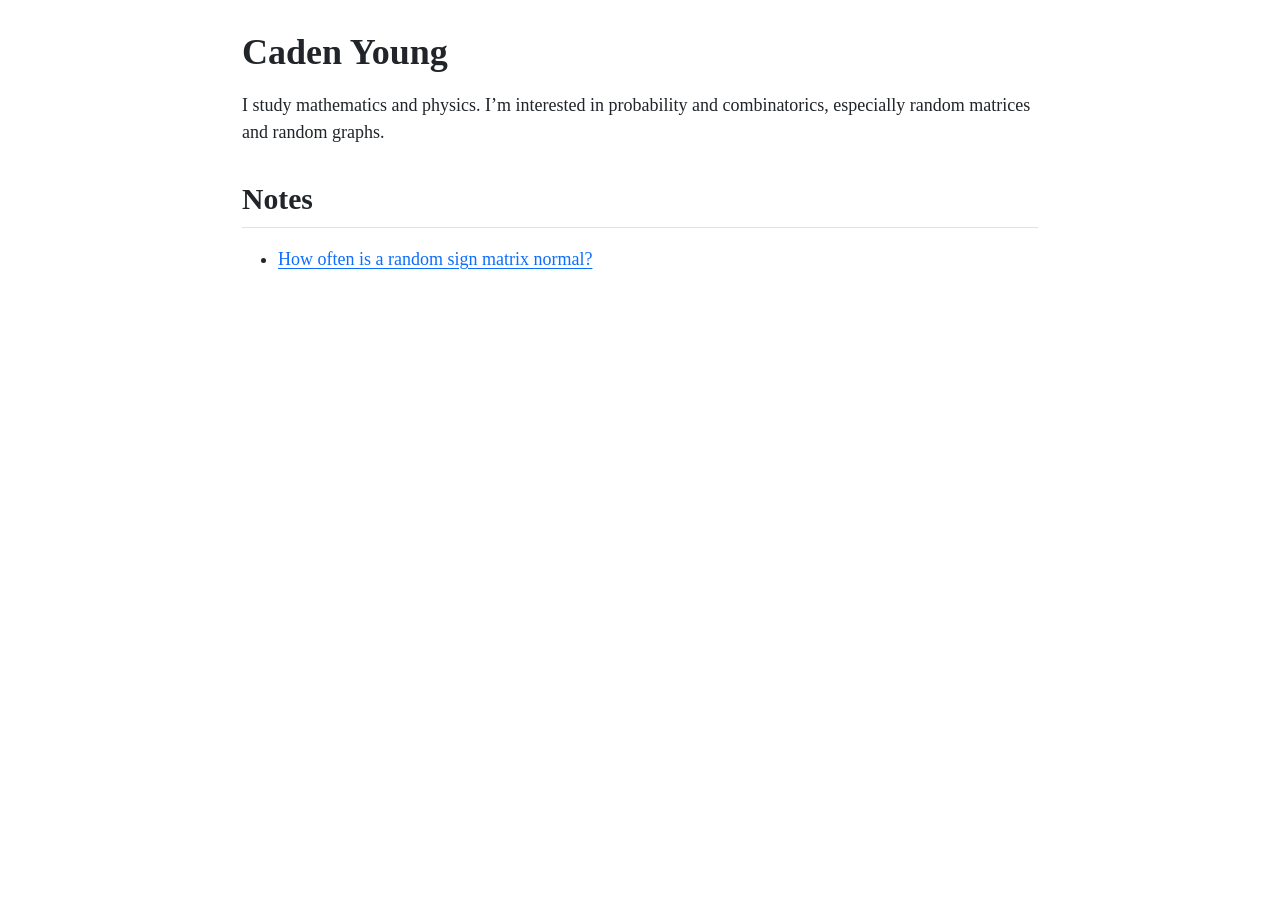
==== docs/index.html @ bbbea6a0 "Publish normal sign matrices post" ====
<!DOCTYPE html>
<html xmlns="http://www.w3.org/1999/xhtml" lang="en" xml:lang="en"><head>

<meta charset="utf-8">
<meta name="generator" content="quarto-1.11.9">

<meta name="viewport" content="width=device-width, initial-scale=1.0, user-scalable=yes">


<title>Caden Young</title>
<style>
/* Default styles provided by pandoc.
** See https://pandoc.org/MANUAL.html#variables-for-html for config info.
*/
span.smallcaps{font-variant: small-caps;}
div.columns{display: flex; gap: 1.5em;}
div.column{flex: auto;}
@media screen {
div.columns{gap: min(4vw, 1.5em);}
div.column{overflow-x: auto;}
}
div.hanging-indent{margin-left: 1.5em; text-indent: -1.5em;}
ul.task-list{list-style: none;}
ul.task-list li input[type="checkbox"] {
  width: 0.8em;
  margin: 0 0.8em 0.2em -1em; /* quarto-specific, see https://github.com/quarto-dev/quarto-cli/issues/4556 */ 
  vertical-align: middle;
}
</style>


<script src="site_libs/quarto-nav/quarto-nav.js"></script>
<script src="site_libs/clipboard/clipboard.min.js"></script>
<script src="site_libs/quarto-search/autocomplete.umd.js"></script>
<script src="site_libs/quarto-search/fuse.min.js"></script>
<script src="site_libs/quarto-search/quarto-search.js"></script>
<meta name="quarto:offset" content="./">
<script src="site_libs/quarto-html/quarto.js" type="module"></script>
<script src="site_libs/quarto-html/tabsets/tabsets.js" type="module"></script>
<script src="site_libs/quarto-html/scrollable-regions/scrollable-regions.js" type="module"></script>
<script src="site_libs/quarto-html/popper.min.js"></script>
<script src="site_libs/quarto-html/tippy.umd.min.js"></script>
<script src="site_libs/quarto-html/anchor.min.js"></script>
<link href="site_libs/quarto-html/tippy.css" rel="stylesheet">
<link href="site_libs/quarto-html/quarto-syntax-highlighting-63b5708e65d6cd79cd7618c58d0c21e7.css" rel="stylesheet" id="quarto-text-highlighting-styles">
<script src="site_libs/bootstrap/bootstrap.min.js"></script>
<link href="site_libs/bootstrap/bootstrap-icons.css" rel="stylesheet">
<link href="site_libs/bootstrap/bootstrap-cfe29ab9e16109dc402791a361604d6c.min.css" rel="stylesheet" append-hash="true" id="quarto-bootstrap" data-mode="light">
<script id="quarto-search-options" type="application/json">{
  "location": "sidebar",
  "copy-button": false,
  "collapse-after": 3,
  "panel-placement": "start",
  "type": "textbox",
  "limit": 50,
  "keyboard-shortcut": [
    "f",
    "/",
    "s"
  ],
  "show-item-context": false,
  "language": {
    "search-no-results-text": "No results",
    "search-matching-documents-text": "matching documents",
    "search-copy-link-title": "Copy link to search",
    "search-hide-matches-text": "Hide additional matches",
    "search-more-match-text": "more match in this document",
    "search-more-matches-text": "more matches in this document",
    "search-clear-button-title": "Clear",
    "search-text-placeholder": "",
    "search-detached-cancel-button-title": "Cancel",
    "search-submit-button-title": "Submit",
    "search-label": "Search"
  }
}</script>


</head>

<body class="fullcontent quarto-light"><a id="quarto-skip-link" class="visually-hidden-focusable" href="#quarto-document-content">Skip to main content</a>

<div id="quarto-search-results"></div>
<!-- content -->
<div id="quarto-content" class="quarto-container page-columns page-rows-contents page-layout-article">
<!-- sidebar -->
<!-- margin-sidebar -->
    
<!-- main -->
<main class="content" id="quarto-document-content" tabindex="-1">

<header id="title-block-header" class="quarto-title-block default">
<div class="quarto-title">
<h1 class="title">Caden Young</h1>
</div>



<div class="quarto-title-meta">

    
  
    
  </div>
  


</header>


<p>I study mathematics and physics. I’m interested in probability and combinatorics, especially random matrices and random graphs.</p>
<section id="notes" class="level2">
<h2 class="anchored" data-anchor-id="notes">Notes</h2>
<ul>
<li><a href="notes/normality.html">How often is a random sign matrix normal?</a></li>
</ul>


</section>

</main> <!-- /main -->
<script id="quarto-html-after-body" type="application/javascript">
  window.document.addEventListener("DOMContentLoaded", function (event) {
    const icon = "";
    const anchorJS = new window.AnchorJS();
    anchorJS.options = {
      placement: 'right',
      icon: icon
    };
    anchorJS.add('.anchored');
    const isCodeAnnotation = (el) => {
      for (const clz of el.classList) {
        if (clz.startsWith('code-annotation-')) {                     
          return true;
        }
      }
      return false;
    }
    const onCopySuccess = function(e) {
      // button target
      const button = e.trigger;
      // don't keep focus
      button.blur();
      // flash "checked"
      button.classList.add('code-copy-button-checked');
      var currentTitle = button.getAttribute("title");
      button.setAttribute("title", "Copied!");
      let tooltip;
      if (window.bootstrap) {
        button.setAttribute("data-bs-toggle", "tooltip");
        button.setAttribute("data-bs-placement", "left");
        button.setAttribute("data-bs-title", "Copied!");
        tooltip = new bootstrap.Tooltip(button, 
          { trigger: "manual", 
            customClass: "code-copy-button-tooltip",
            offset: [0, -8]});
        tooltip.show();    
      }
      setTimeout(function() {
        if (tooltip) {
          tooltip.hide();
          button.removeAttribute("data-bs-title");
          button.removeAttribute("data-bs-toggle");
          button.removeAttribute("data-bs-placement");
        }
        button.setAttribute("title", currentTitle);
        button.classList.remove('code-copy-button-checked');
      }, 1000);
      // clear code selection
      e.clearSelection();
    }
    const getTextToCopy = function(trigger) {
      const outerScaffold = trigger.parentElement.cloneNode(true);
      const codeEl = outerScaffold.querySelector('code');
      for (const childEl of codeEl.children) {
        if (isCodeAnnotation(childEl)) {
          childEl.remove();
        }
      }
      return codeEl.innerText;
    }
    const clipboard = new window.ClipboardJS('.code-copy-button:not([data-in-quarto-modal])', {
      text: getTextToCopy
    });
    clipboard.on('success', onCopySuccess);
    if (window.document.getElementById('quarto-embedded-source-code-modal')) {
      const clipboardModal = new window.ClipboardJS('.code-copy-button[data-in-quarto-modal]', {
        text: getTextToCopy,
        container: window.document.getElementById('quarto-embedded-source-code-modal')
      });
      clipboardModal.on('success', onCopySuccess);
    }
      var localhostRegex = new RegExp(/^(?:http|https):\/\/localhost\:?[0-9]*\//);
      var mailtoRegex = new RegExp(/^mailto:/);
        var filterRegex = new RegExp('/' + window.location.host + '/');
      var isInternal = (href) => {
          return filterRegex.test(href) || localhostRegex.test(href) || mailtoRegex.test(href);
      }
      // Inspect non-navigation links and adorn them if external
      window.quartoDecorateExternalLinks = function (root) {
     var links = (root || window.document).querySelectorAll('a[href]:not(.nav-link):not(.navbar-brand):not(.toc-action):not(.sidebar-link):not(.sidebar-item-toggle):not(.pagination-link):not(.no-external):not([aria-hidden]):not(.dropdown-item):not(.quarto-navigation-tool):not(.about-link)');
      for (var i=0; i<links.length; i++) {
        const link = links[i];
        if (!isInternal(link.href)) {
          // undo the damage that might have been done by quarto-nav.js in the case of
          // links that we want to consider external
          if (link.dataset.originalHref !== undefined) {
            link.href = link.dataset.originalHref;
          }
          if (!link.classList.contains('no-external-icon')) {
          }
        }
      }
      };
      window.quartoDecorateExternalLinks(window.document);
    // Esc closes the popup (WCAG 1.4.13) and focus leaving both trigger and
    // popup closes it (WCAG 2.4.11); tippy handles neither for interactive popups.
    const hideOnEscAndFocusOut = {
      name: 'hideOnEscAndFocusOut',
      defaultValue: true,
      fn(instance) {
        const dismiss = () => {
          // A show scheduled by the trigger delay would otherwise reopen it
          instance.clearDelayTimeouts();
          instance.hide();
        };
        const onKeyDown = (event) => {
          if (event.key !== 'Escape') {
            return;
          }
          // Keep Esc from also reaching page handlers (e.g. reveal.js overview),
          // except an open reveal.js slide menu, which Esc should close too.
          // The menu handles keys only when its keyboard option is on.
          const menuHandlesEsc = window.Reveal?.getPlugin?.('menu')?.isOpen() &&
            window.Reveal.getConfig().menu?.keyboard !== false;
          if (!menuHandlesEsc) {
            event.stopPropagation();
          }
          if (instance.popper.contains(window.document.activeElement)) {
            // Disabled while refocusing so the focus trigger does not reopen it
            instance.disable();
            instance.reference.focus();
            instance.enable();
          }
          dismiss();
        };
        const onFocusOut = (event) => {
          const target = event.relatedTarget;
          if (target && !instance.reference.contains(target) &&
              !instance.popper.contains(target)) {
            dismiss();
          }
        };
        // On the trigger too: a click trigger (code-annotations: select) has no
        // blur handling. Attached for the instance's lifetime so leaving the
        // trigger also cancels a show still pending on the trigger delay.
        instance.reference.addEventListener('focusout', onFocusOut);
        return {
          onShow() {
            window.document.addEventListener('keydown', onKeyDown, true);
            instance.popper.addEventListener('focusout', onFocusOut);
          },
          onHide() {
            window.document.removeEventListener('keydown', onKeyDown, true);
            instance.popper.removeEventListener('focusout', onFocusOut);
          },
          onDestroy() {
            instance.reference.removeEventListener('focusout', onFocusOut);
          },
        };
      },
    };
    function tippyHover(el, contentFn, onTriggerFn, onUntriggerFn) {
      const config = {
        allowHTML: true,
        maxWidth: 500,
        delay: 100,
        arrow: false,
        appendTo: function(el) {
            return el.parentElement;
        },
        interactive: true,
        interactiveBorder: 10,
        theme: 'quarto',
        placement: 'bottom-start',
        plugins: [hideOnEscAndFocusOut],
      };
      if (contentFn) {
        config.content = contentFn;
      }
      if (onTriggerFn) {
        config.onTrigger = onTriggerFn;
      }
      if (onUntriggerFn) {
        config.onUntrigger = onUntriggerFn;
      }
      window.tippy(el, config); 
    }
    const noterefs = window.document.querySelectorAll('a[role="doc-noteref"]');
    for (var i=0; i<noterefs.length; i++) {
      const ref = noterefs[i];
      tippyHover(ref, function() {
        // use id or data attribute instead here
        let href = ref.getAttribute('data-footnote-href') || ref.getAttribute('href');
        try { href = new URL(href).hash; } catch {}
        const id = href.replace(/^#\/?/, "");
        const note = window.document.getElementById(id);
        if (note) {
          return note.innerHTML;
        } else {
          return "";
        }
      });
    }
    const xrefs = window.document.querySelectorAll('a.quarto-xref');
    const processXRef = (id, note) => {
      // Strip column container classes
      const stripColumnClz = (el) => {
        el.classList.remove("page-full", "page-columns");
        if (el.children) {
          for (const child of el.children) {
            stripColumnClz(child);
          }
        }
      }
      stripColumnClz(note)
      if (id === null || id.startsWith('sec-')) {
        // Special case sections, only their first couple elements
        const container = document.createElement("div");
        if (note.children && note.children.length > 2) {
          container.appendChild(note.children[0].cloneNode(true));
          for (let i = 1; i < note.children.length; i++) {
            const child = note.children[i];
            if (child.tagName === "P" && child.innerText === "") {
              continue;
            } else {
              container.appendChild(child.cloneNode(true));
              break;
            }
          }
          if (window.Quarto?.typesetMath) {
            window.Quarto.typesetMath(container);
          }
          return container.innerHTML
        } else {
          if (window.Quarto?.typesetMath) {
            window.Quarto.typesetMath(note);
          }
          return note.innerHTML;
        }
      } else {
        // Remove any anchor links if they are present
        const anchorLink = note.querySelector('a.anchorjs-link');
        if (anchorLink) {
          anchorLink.remove();
        }
        if (window.Quarto?.typesetMath) {
          window.Quarto.typesetMath(note);
        }
        if (note.classList.contains("callout")) {
          return note.outerHTML;
        } else {
          return note.innerHTML;
        }
      }
    }
    for (var i=0; i<xrefs.length; i++) {
      const xref = xrefs[i];
      tippyHover(xref, undefined, function(instance) {
        instance.disable();
        let url = xref.getAttribute('href');
        let hash = undefined; 
        if (url.startsWith('#')) {
          hash = url;
        } else {
          try { hash = new URL(url).hash; } catch {}
        }
        if (hash) {
          const id = hash.replace(/^#\/?/, "");
          const note = window.document.getElementById(id);
          if (note !== null) {
            try {
              const html = processXRef(id, note.cloneNode(true));
              instance.setContent(html);
            } finally {
              instance.enable();
              instance.show();
            }
          } else {
            // See if we can fetch this
            fetch(url.split('#')[0])
            .then(res => res.text())
            .then(html => {
              const parser = new DOMParser();
              const htmlDoc = parser.parseFromString(html, "text/html");
              const note = htmlDoc.getElementById(id);
              if (note !== null) {
                const html = processXRef(id, note);
                instance.setContent(html);
              } 
            }).finally(() => {
              instance.enable();
              instance.show();
            });
          }
        } else {
          // See if we can fetch a full url (with no hash to target)
          // This is a special case and we should probably do some content thinning / targeting
          fetch(url)
          .then(res => res.text())
          .then(html => {
            const parser = new DOMParser();
            const htmlDoc = parser.parseFromString(html, "text/html");
            const note = htmlDoc.querySelector('main.content');
            if (note !== null) {
              // This should only happen for chapter cross references
              // (since there is no id in the URL)
              // remove the first header
              if (note.children.length > 0 && note.children[0].tagName === "HEADER") {
                note.children[0].remove();
              }
              const html = processXRef(null, note);
              instance.setContent(html);
            } 
          }).finally(() => {
            instance.enable();
            instance.show();
          });
        }
      }, function(instance) {
      });
    }
        let selectedAnnoteEl;
        const selectorForAnnotation = ( cell, annotation) => {
          let cellAttr = 'data-code-cell="' + cell + '"';
          let lineAttr = 'data-code-annotation="' +  annotation + '"';
          const selector = 'span[' + cellAttr + '][' + lineAttr + ']';
          return selector;
        }
        const selectCodeLines = (annoteEl) => {
          const doc = window.document;
          const targetCell = annoteEl.getAttribute("data-target-cell");
          const targetAnnotation = annoteEl.getAttribute("data-target-annotation");
          const annoteSpan = window.document.querySelector(selectorForAnnotation(targetCell, targetAnnotation));
          const lines = annoteSpan.getAttribute("data-code-lines").split(",");
          const lineIds = lines.map((line) => {
            return targetCell + "-" + line;
          })
          // Each band is positioned against its own containing block, which is
          // not the offsetParent of the lines, so place it from client rects.
          const placeBand = (band, firstEl, lastEl, codeBlock) => {
            const container = band.offsetParent;
            if (container === null) {
              return;
            }
            const containerRect = container.getBoundingClientRect();
            // Reveal.js scales slides with a transform, so convert client
            // pixels back to the CSS pixels of the container.
            const scale = containerRect.height / container.offsetHeight || 1;
            const firstRect = firstEl.getBoundingClientRect();
            const lastRect = lastEl.getBoundingClientRect();
            const top = (firstRect.top - containerRect.top) / scale - container.clientTop + container.scrollTop;
            const height = (lastRect.bottom - firstRect.top) / scale;
            band.style.top = top - 2 + "px";
            band.style.height = height + 4 + "px";
            if (codeBlock) {
              // Without the copy button wrapper, the containing block is wider
              // than the code block, so span the code block explicitly.
              const blockRect = codeBlock.getBoundingClientRect();
              band.style.left = (blockRect.left - containerRect.left) / scale - container.clientLeft + container.scrollLeft + "px";
              band.style.width = blockRect.width / scale + "px";
            }
          };
          if (lineIds.length > 0) {
            const el = window.document.getElementById(lineIds[0]);
            const lastEl = window.document.getElementById(lineIds[lineIds.length - 1]);
            const parent = el.parentElement.parentElement;
            // cook up a div (if necessary) and position it
            let div = window.document.getElementById("code-annotation-line-highlight");
            if (div === null) {
              div = window.document.createElement("div");
              div.setAttribute("id", "code-annotation-line-highlight");
              div.style.position = 'absolute';
              parent.appendChild(div);
            }
            placeBand(div, el, lastEl, parent.closest("div.sourceCode") || parent);
            let gutterDiv = window.document.getElementById("code-annotation-line-highlight-gutter");
            if (gutterDiv === null) {
              gutterDiv = window.document.createElement("div");
              gutterDiv.setAttribute("id", "code-annotation-line-highlight-gutter");
              gutterDiv.style.position = 'absolute';
              const codeCell = window.document.getElementById(targetCell);
              const gutter = codeCell.querySelector('.code-annotation-gutter');
              gutter.appendChild(gutterDiv);
            }
            placeBand(gutterDiv, el, lastEl);
            selectedAnnoteEl = annoteEl;
          }
        };
        const unselectCodeLines = () => {
          const elementsIds = ["code-annotation-line-highlight", "code-annotation-line-highlight-gutter"];
          elementsIds.forEach((elId) => {
            const div = window.document.getElementById(elId);
            if (div) {
              div.remove();
            }
          });
          selectedAnnoteEl = undefined;
        };
          // Handle positioning of the toggle
      window.addEventListener(
        "resize",
        throttle(() => {
          elRect = undefined;
          if (selectedAnnoteEl) {
            selectCodeLines(selectedAnnoteEl);
          }
        }, 10)
      );
      function throttle(fn, ms) {
      let throttle = false;
      let timer;
        return (...args) => {
          if(!throttle) { // first call gets through
              fn.apply(this, args);
              throttle = true;
          } else { // all the others get throttled
              if(timer) clearTimeout(timer); // cancel #2
              timer = setTimeout(() => {
                fn.apply(this, args);
                timer = throttle = false;
              }, ms);
          }
        };
      }
        // Attach click handler to the DT
        const annoteDls = window.document.querySelectorAll('dt[data-target-cell]');
        for (const annoteDlNode of annoteDls) {
          annoteDlNode.addEventListener('click', (event) => {
            const clickedEl = event.target;
            if (clickedEl !== selectedAnnoteEl) {
              unselectCodeLines();
              const activeEl = window.document.querySelector('dt[data-target-cell].code-annotation-active');
              if (activeEl) {
                activeEl.classList.remove('code-annotation-active');
              }
              selectCodeLines(clickedEl);
              clickedEl.classList.add('code-annotation-active');
            } else {
              // Unselect the line
              unselectCodeLines();
              clickedEl.classList.remove('code-annotation-active');
            }
          });
        }
    const findCites = (el) => {
      const parentEl = el.parentElement;
      if (parentEl) {
        const cites = parentEl.dataset.cites;
        if (cites) {
          return {
            el,
            cites: cites.split(' ')
          };
        } else {
          return findCites(el.parentElement)
        }
      } else {
        return undefined;
      }
    };
    var bibliorefs = window.document.querySelectorAll('a[role="doc-biblioref"]');
    for (var i=0; i<bibliorefs.length; i++) {
      const ref = bibliorefs[i];
      const citeInfo = findCites(ref);
      if (citeInfo) {
        tippyHover(citeInfo.el, function() {
          var popup = window.document.createElement('div');
          citeInfo.cites.forEach(function(cite) {
            var citeDiv = window.document.createElement('div');
            citeDiv.classList.add('hanging-indent');
            citeDiv.classList.add('csl-entry');
            var biblioDiv = window.document.getElementById('ref-' + cite);
            if (biblioDiv) {
              citeDiv.innerHTML = biblioDiv.innerHTML;
            }
            popup.appendChild(citeDiv);
          });
          return popup.innerHTML;
        });
      }
    }
  });
  </script>
  <script type="application/javascript">
  window.quartoScrollableRegionsLabels = {"code":"Scrollable code","output":"Scrollable output"};
  </script>
</div> <!-- /content -->




</body></html>
---- docs/site_libs/quarto-html/tippy.css ----
.tippy-box[data-animation=fade][data-state=hidden]{opacity:0}[data-tippy-root]{max-width:calc(100vw - 10px)}.tippy-box{position:relative;background-color:#333;color:#fff;border-radius:4px;font-size:14px;line-height:1.4;white-space:normal;outline:0;transition-property:transform,visibility,opacity}.tippy-box[data-placement^=top]>.tippy-arrow{bottom:0}.tippy-box[data-placement^=top]>.tippy-arrow:before{bottom:-7px;left:0;border-width:8px 8px 0;border-top-color:initial;transform-origin:center top}.tippy-box[data-placement^=bottom]>.tippy-arrow{top:0}.tippy-box[data-placement^=bottom]>.tippy-arrow:before{top:-7px;left:0;border-width:0 8px 8px;border-bottom-color:initial;transform-origin:center bottom}.tippy-box[data-placement^=left]>.tippy-arrow{right:0}.tippy-box[data-placement^=left]>.tippy-arrow:before{border-width:8px 0 8px 8px;border-left-color:initial;right:-7px;transform-origin:center left}.tippy-box[data-placement^=right]>.tippy-arrow{left:0}.tippy-box[data-placement^=right]>.tippy-arrow:before{left:-7px;border-width:8px 8px 8px 0;border-right-color:initial;transform-origin:center right}.tippy-box[data-inertia][data-state=visible]{transition-timing-function:cubic-bezier(.54,1.5,.38,1.11)}.tippy-arrow{width:16px;height:16px;color:#333}.tippy-arrow:before{content:"";position:absolute;border-color:transparent;border-style:solid}.tippy-content{position:relative;padding:5px 9px;z-index:1}
---- docs/site_libs/quarto-html/quarto-syntax-highlighting-63b5708e65d6cd79cd7618c58d0c21e7.css ----
/* quarto syntax highlight colors */
:root {
  --quarto-hl-ot-color: #003B4F;
  --quarto-hl-at-color: #657422;
  --quarto-hl-ss-color: #20794D;
  --quarto-hl-an-color: #5E5E5E;
  --quarto-hl-fu-color: #4758AB;
  --quarto-hl-st-color: #20794D;
  --quarto-hl-cf-color: #003B4F;
  --quarto-hl-op-color: #5E5E5E;
  --quarto-hl-er-color: #AD0000;
  --quarto-hl-bn-color: #AD0000;
  --quarto-hl-al-color: #AD0000;
  --quarto-hl-va-color: #111111;
  --quarto-hl-bu-color: inherit;
  --quarto-hl-ex-color: inherit;
  --quarto-hl-pp-color: #AD0000;
  --quarto-hl-in-color: #5E5E5E;
  --quarto-hl-vs-color: #20794D;
  --quarto-hl-wa-color: #5E5E5E;
  --quarto-hl-do-color: #5E5E5E;
  --quarto-hl-im-color: #00769E;
  --quarto-hl-ch-color: #20794D;
  --quarto-hl-dt-color: #AD0000;
  --quarto-hl-fl-color: #AD0000;
  --quarto-hl-co-color: #5E5E5E;
  --quarto-hl-cv-color: #5E5E5E;
  --quarto-hl-cn-color: #8f5902;
  --quarto-hl-sc-color: #5E5E5E;
  --quarto-hl-dv-color: #AD0000;
  --quarto-hl-kw-color: #003B4F;
}

/* other quarto variables */
:root {
  --quarto-font-monospace: SFMono-Regular, Menlo, Monaco, Consolas, "Liberation Mono", "Courier New", monospace;
}

/* syntax highlight based on Pandoc's rules */
pre > code.sourceCode > span {
  color: #003B4F;
}

code.sourceCode > span {
  color: #003B4F;
}

div.sourceCode,
div.sourceCode pre.sourceCode {
  color: #003B4F;
}

/* Normal */
code span {
  color: #003B4F;
}

/* Alert */
code span.al {
  color: #AD0000;
  font-style: inherit;
}

/* Annotation */
code span.an {
  color: #5E5E5E;
  font-style: inherit;
}

/* Attribute */
code span.at {
  color: #657422;
  font-style: inherit;
}

/* BaseN */
code span.bn {
  color: #AD0000;
  font-style: inherit;
}

/* BuiltIn */
code span.bu {
  font-style: inherit;
}

/* ControlFlow */
code span.cf {
  color: #003B4F;
  font-weight: bold;
  font-style: inherit;
}

/* Char */
code span.ch {
  color: #20794D;
  font-style: inherit;
}

/* Constant */
code span.cn {
  color: #8f5902;
  font-style: inherit;
}

/* Comment */
code span.co {
  color: #5E5E5E;
  font-style: inherit;
}

/* CommentVar */
code span.cv {
  color: #5E5E5E;
  font-style: italic;
}

/* Documentation */
code span.do {
  color: #5E5E5E;
  font-style: italic;
}

/* DataType */
code span.dt {
  color: #AD0000;
  font-style: inherit;
}

/* DecVal */
code span.dv {
  color: #AD0000;
  font-style: inherit;
}

/* Error */
code span.er {
  color: #AD0000;
  font-style: inherit;
}

/* Extension */
code span.ex {
  font-style: inherit;
}

/* Float */
code span.fl {
  color: #AD0000;
  font-style: inherit;
}

/* Function */
code span.fu {
  color: #4758AB;
  font-style: inherit;
}

/* Import */
code span.im {
  color: #00769E;
  font-style: inherit;
}

/* Information */
code span.in {
  color: #5E5E5E;
  font-style: inherit;
}

/* Keyword */
code span.kw {
  color: #003B4F;
  font-weight: bold;
  font-style: inherit;
}

/* Operator */
code span.op {
  color: #5E5E5E;
  font-style: inherit;
}

/* Other */
code span.ot {
  color: #003B4F;
  font-style: inherit;
}

/* Preprocessor */
code span.pp {
  color: #AD0000;
  font-style: inherit;
}

/* SpecialChar */
code span.sc {
  color: #5E5E5E;
  font-style: inherit;
}

/* SpecialString */
code span.ss {
  color: #20794D;
  font-style: inherit;
}

/* String */
code span.st {
  color: #20794D;
  font-style: inherit;
}

/* Variable */
code span.va {
  color: #111111;
  font-style: inherit;
}

/* VerbatimString */
code span.vs {
  color: #20794D;
  font-style: inherit;
}

/* Warning */
code span.wa {
  color: #5E5E5E;
  font-style: italic;
}

.prevent-inlining {
  content: "</";
}

/*# sourceMappingURL=054cc16b9e9817627be6994582d2ffb5.css.map */
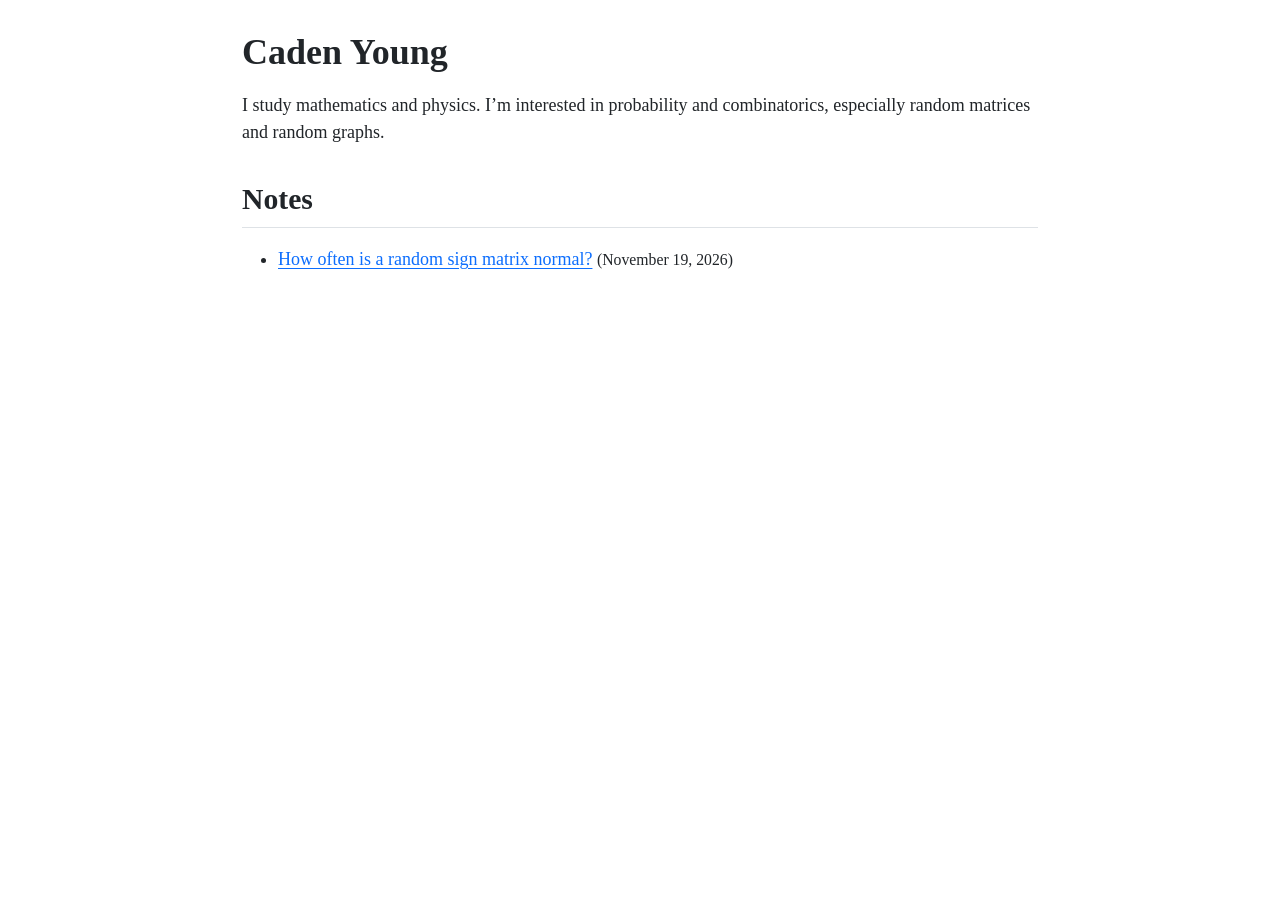
==== commit 7c120115: "Publish the dated note listing" ====
--- a/docs/index.html
+++ b/docs/index.html
@@ -111,7 +111,7 @@
 <section id="notes" class="level2">
 <h2 class="anchored" data-anchor-id="notes">Notes</h2>
 <ul>
-<li><a href="notes/normality.html">How often is a random sign matrix normal?</a></li>
+<li><a href="notes/normality.html">How often is a random sign matrix normal?</a> <small>(<time datetime="2026-11-19">November 19, 2026</time>)</small></li>
 </ul>
 
 
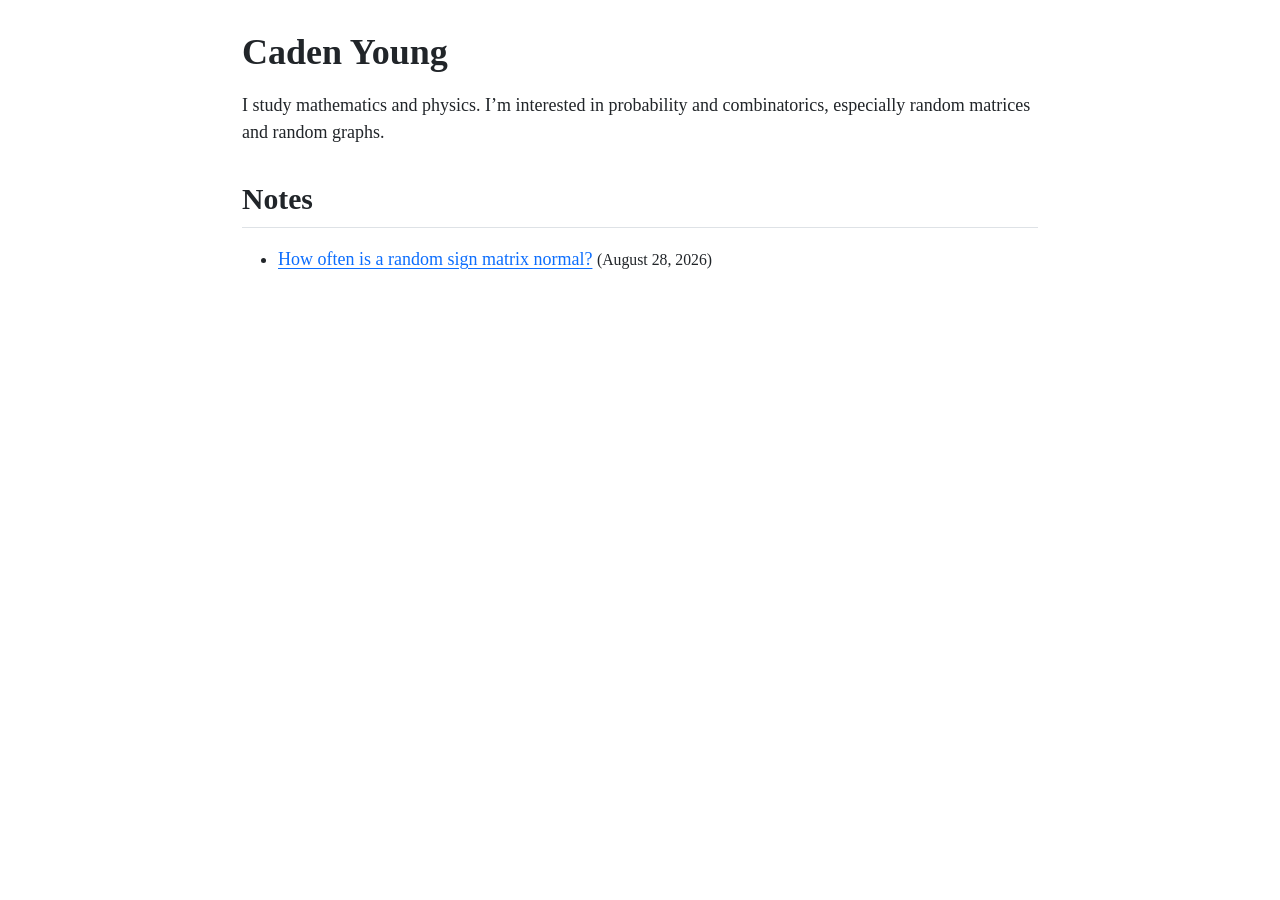
==== commit 494f7dd4: "Publish August 28 on the notes list" ====
--- a/docs/index.html
+++ b/docs/index.html
@@ -111,7 +111,7 @@
 <section id="notes" class="level2">
 <h2 class="anchored" data-anchor-id="notes">Notes</h2>
 <ul>
-<li><a href="notes/normality.html">How often is a random sign matrix normal?</a> <small>(<time datetime="2026-11-19">November 19, 2026</time>)</small></li>
+<li><a href="notes/normality.html">How often is a random sign matrix normal?</a> <small>(<time datetime="2026-08-28">August 28, 2026</time>)</small></li>
 </ul>
 
 
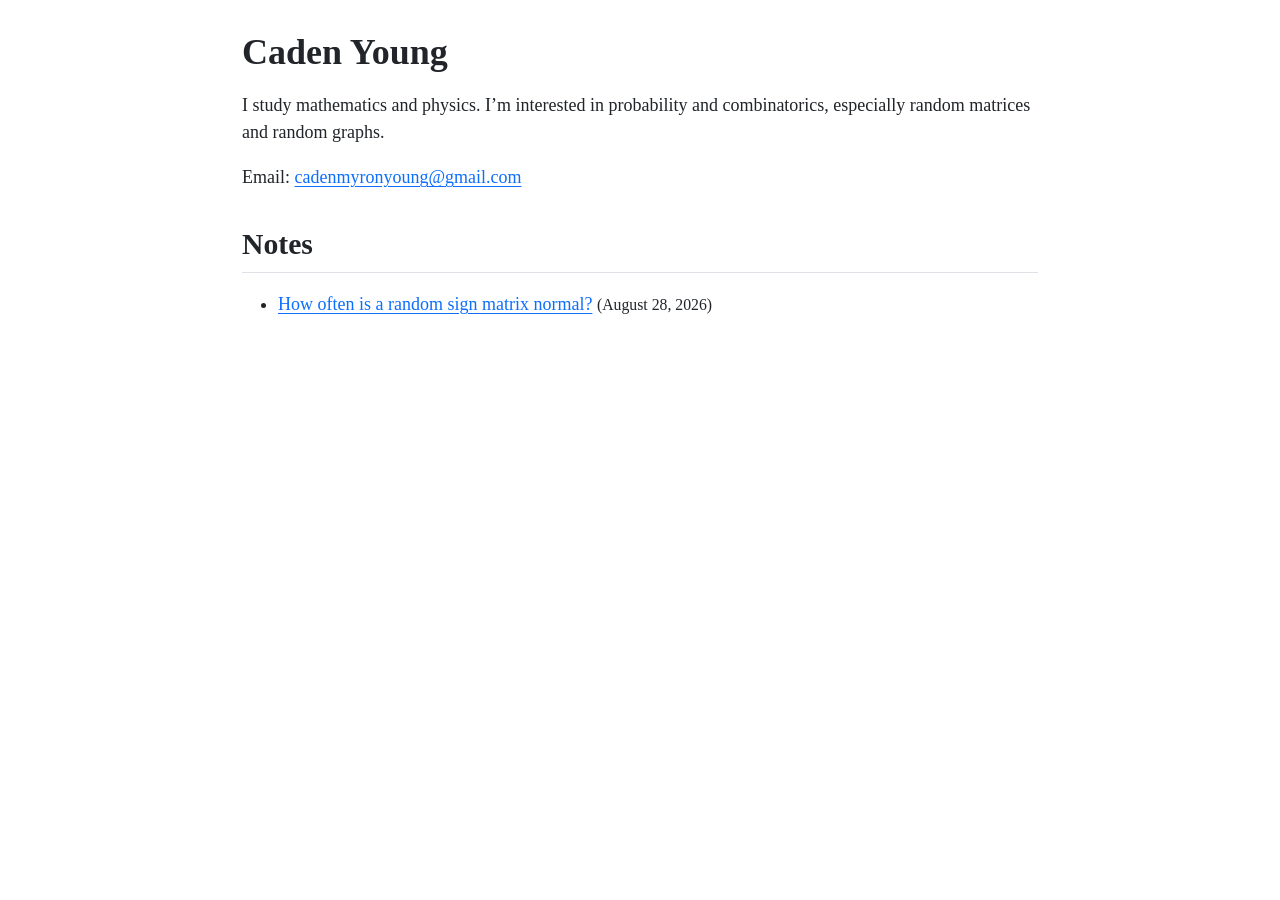
==== commit 6dbb167a: "Publish the homepage contact link" ====
--- a/docs/index.html
+++ b/docs/index.html
@@ -108,6 +108,7 @@
 
 
 <p>I study mathematics and physics. I’m interested in probability and combinatorics, especially random matrices and random graphs.</p>
+<p>Email: <a href="mailto:cadenmyronyoung@gmail.com">cadenmyronyoung@gmail.com</a></p>
 <section id="notes" class="level2">
 <h2 class="anchored" data-anchor-id="notes">Notes</h2>
 <ul>
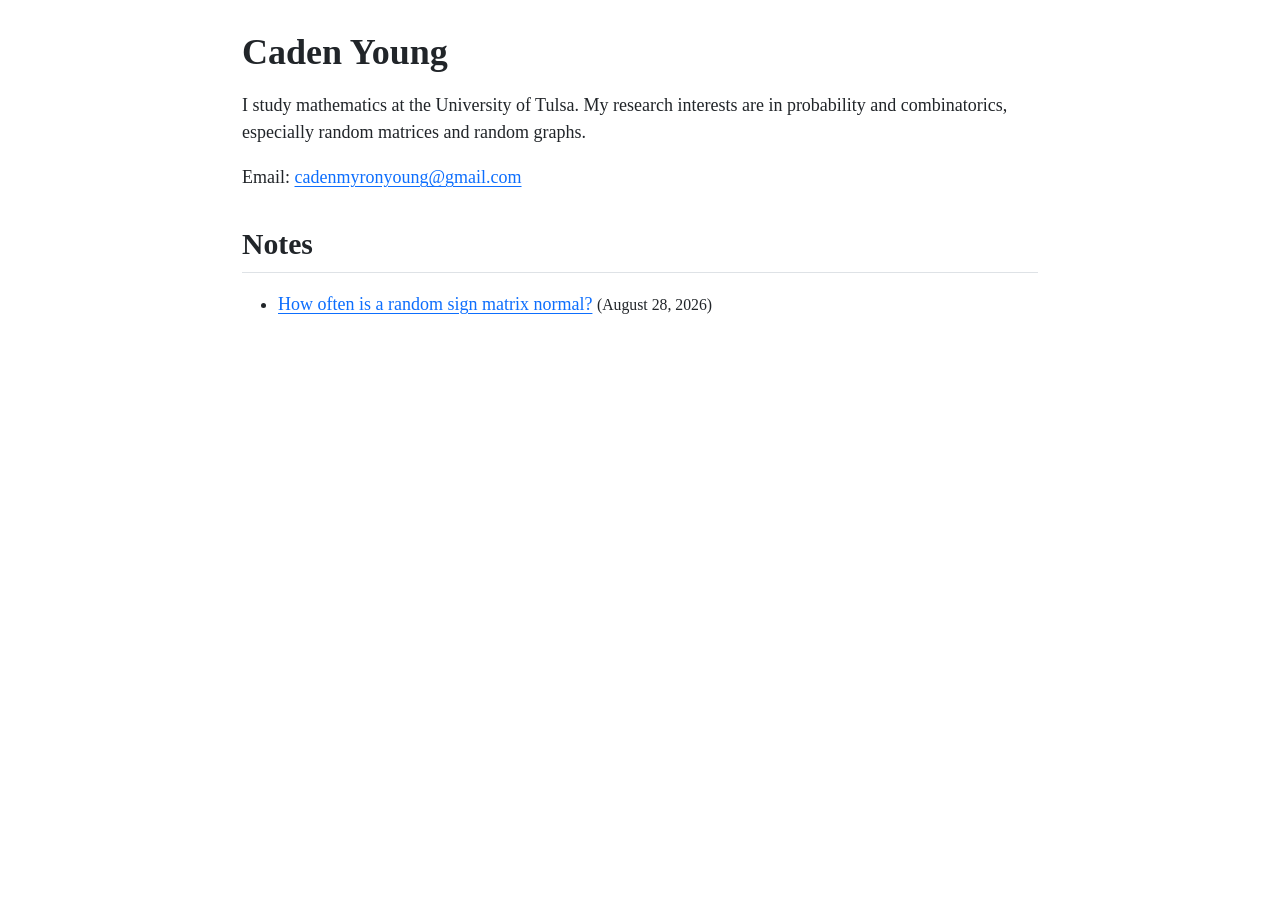
==== commit ab164b78: "Publish mathematics homepage title and bio" ====
--- a/docs/index.html
+++ b/docs/index.html
@@ -7,7 +7,7 @@
 <meta name="viewport" content="width=device-width, initial-scale=1.0, user-scalable=yes">
 
 
-<title>Caden Young</title>
+<title>Caden Young | Mathematics</title>
 <style>
 /* Default styles provided by pandoc.
 ** See https://pandoc.org/MANUAL.html#variables-for-html for config info.
@@ -107,7 +107,7 @@
 </header>
 
 
-<p>I study mathematics and physics. I’m interested in probability and combinatorics, especially random matrices and random graphs.</p>
+<p>I study mathematics at the University of Tulsa. My research interests are in probability and combinatorics, especially random matrices and random graphs.</p>
 <p>Email: <a href="mailto:cadenmyronyoung@gmail.com">cadenmyronyoung@gmail.com</a></p>
 <section id="notes" class="level2">
 <h2 class="anchored" data-anchor-id="notes">Notes</h2>
@@ -600,4 +600,4 @@
 
 
 
-</body></html>+</body></html>
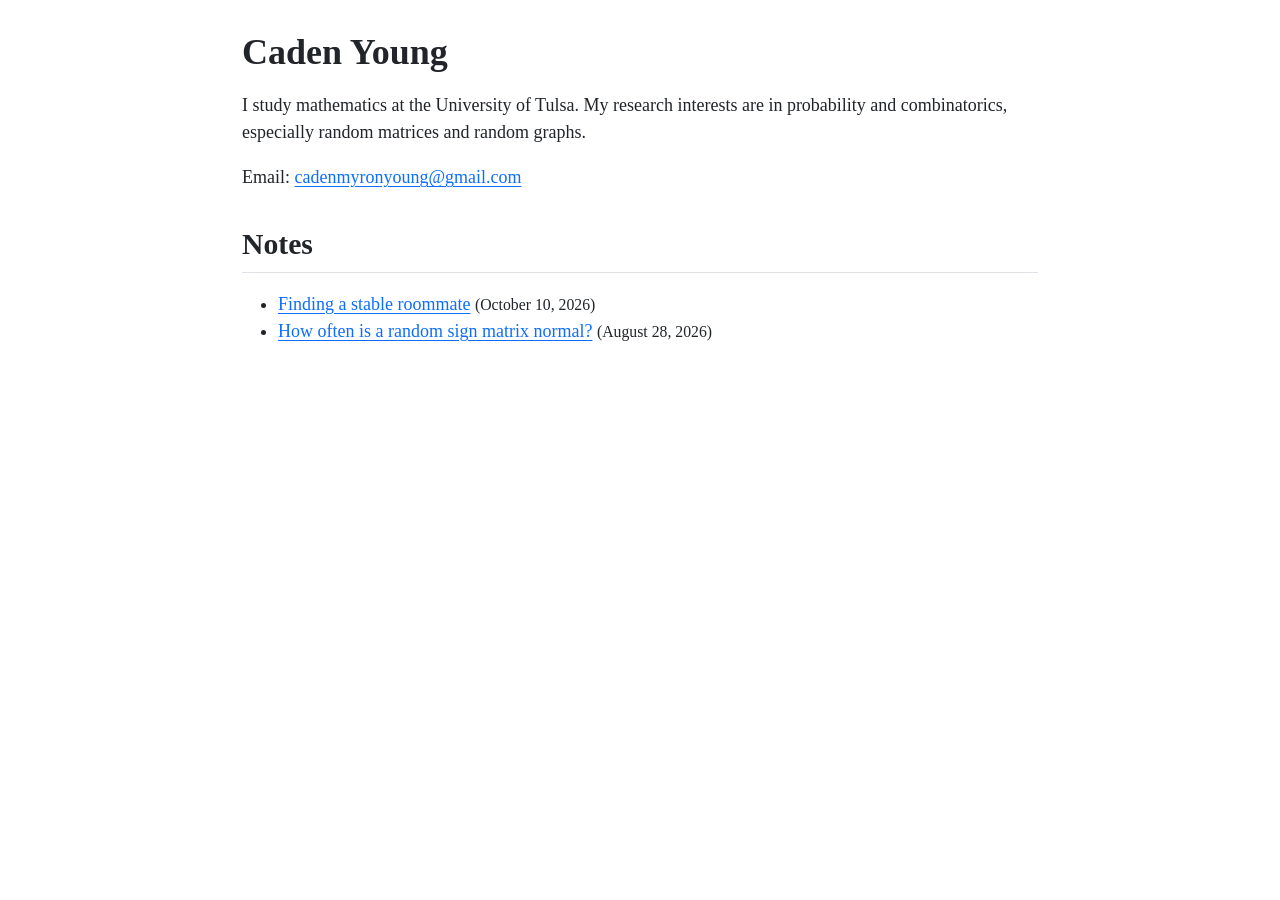
==== commit ddf6e05e: "Link the October 10 post from the homepage and site search" ====
--- a/docs/index.html
+++ b/docs/index.html
@@ -112,6 +112,7 @@
 <section id="notes" class="level2">
 <h2 class="anchored" data-anchor-id="notes">Notes</h2>
 <ul>
+<li><a href="notes/stable-roommates.html">Finding a stable roommate</a> <small>(<time datetime="2026-10-10">October 10, 2026</time>)</small></li>
 <li><a href="notes/normality.html">How often is a random sign matrix normal?</a> <small>(<time datetime="2026-08-28">August 28, 2026</time>)</small></li>
 </ul>
 
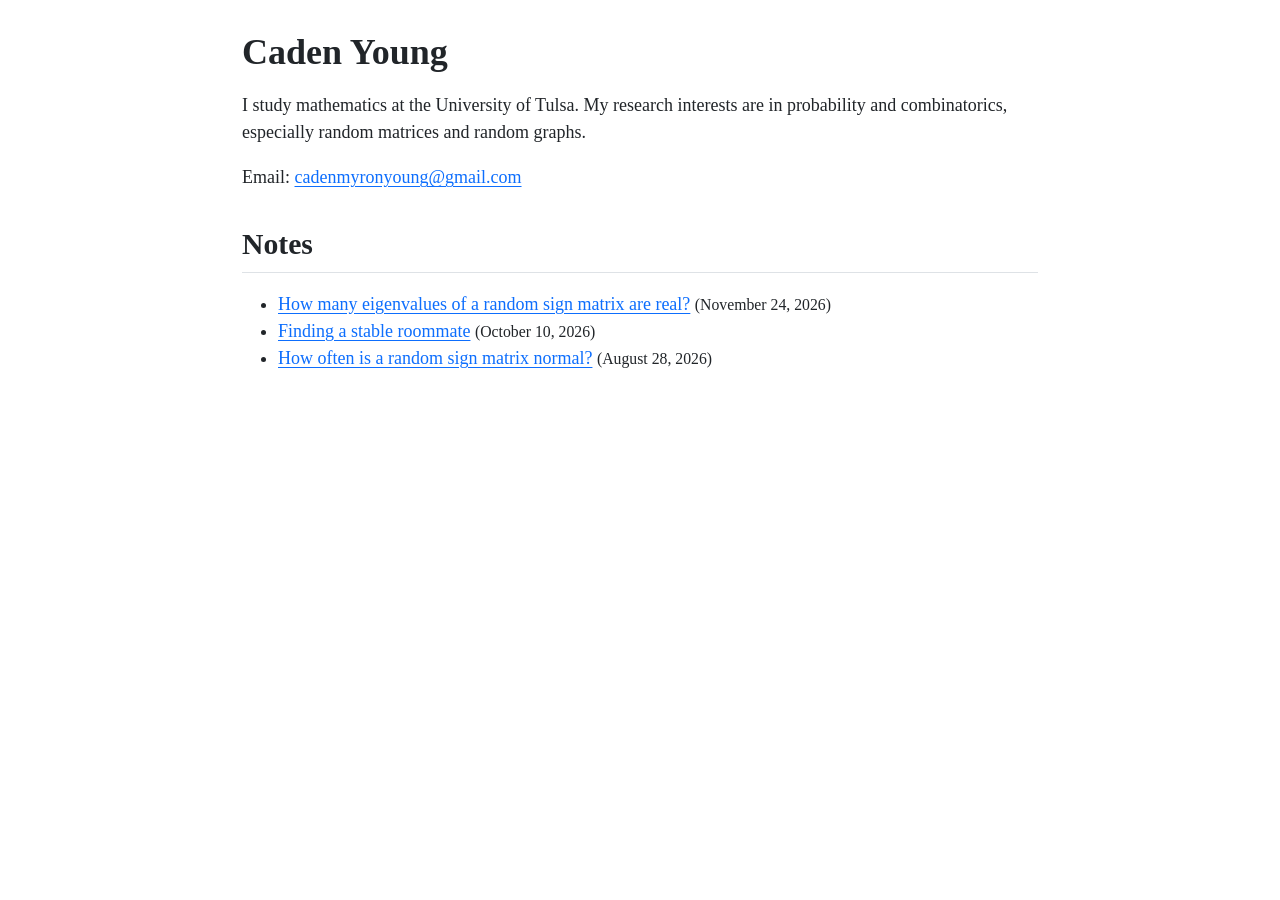
==== commit aa0e3347: "Add the announcement to the live homepage and site search" ====
--- a/docs/index.html
+++ b/docs/index.html
@@ -112,6 +112,7 @@
 <section id="notes" class="level2">
 <h2 class="anchored" data-anchor-id="notes">Notes</h2>
 <ul>
+<li><a href="notes/real-eigenvalues.html">How many eigenvalues of a random sign matrix are real?</a> <small>(<time datetime="2026-11-24">November 24, 2026</time>)</small></li>
 <li><a href="notes/stable-roommates.html">Finding a stable roommate</a> <small>(<time datetime="2026-10-10">October 10, 2026</time>)</small></li>
 <li><a href="notes/normality.html">How often is a random sign matrix normal?</a> <small>(<time datetime="2026-08-28">August 28, 2026</time>)</small></li>
 </ul>
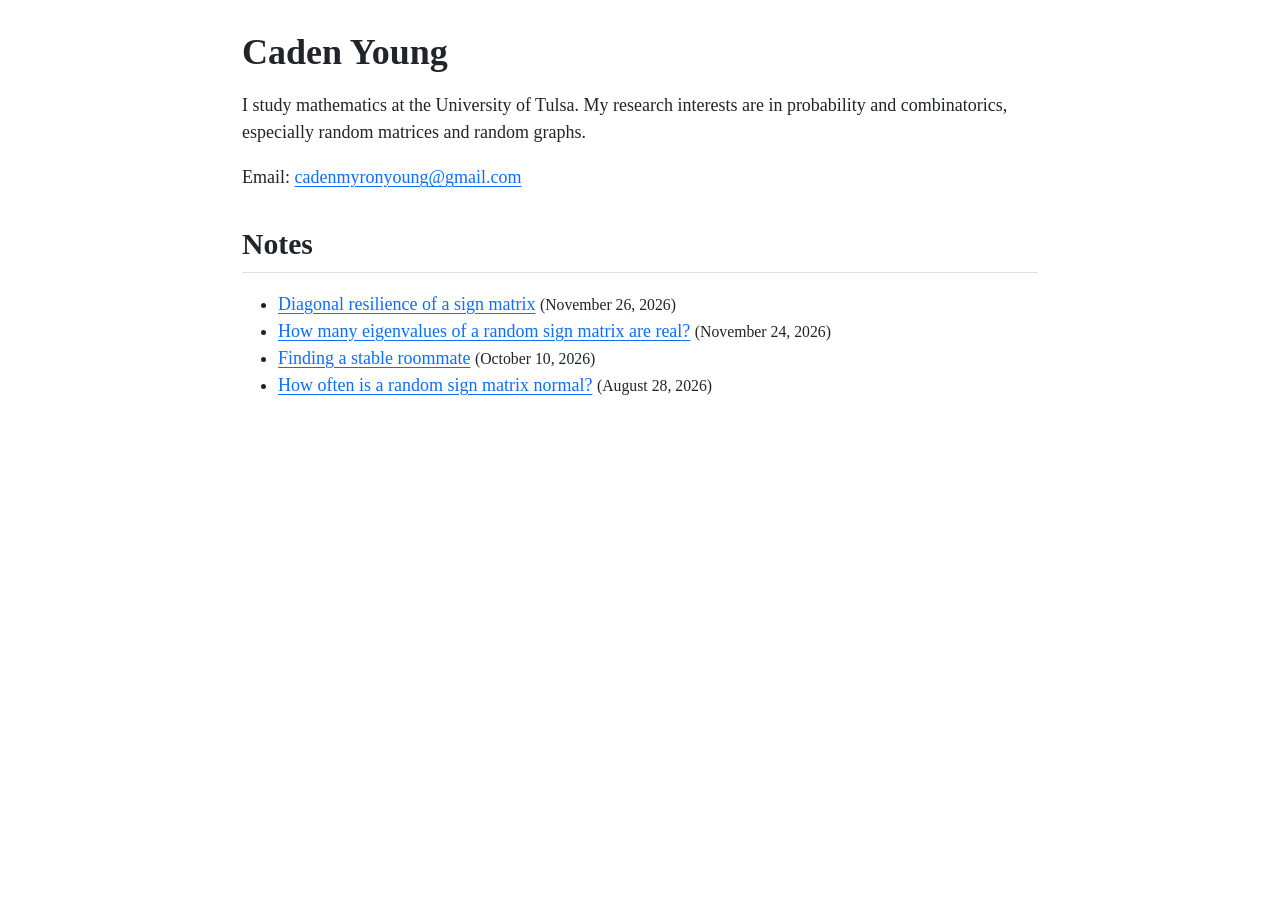
==== commit 09b2769f: "Update the live homepage and search index" ====
--- a/docs/index.html
+++ b/docs/index.html
@@ -112,6 +112,7 @@
 <section id="notes" class="level2">
 <h2 class="anchored" data-anchor-id="notes">Notes</h2>
 <ul>
+<li><a href="notes/diagonal-resilience.html">Diagonal resilience of a sign matrix</a> <small>(<time datetime="2026-11-26">November 26, 2026</time>)</small></li>
 <li><a href="notes/real-eigenvalues.html">How many eigenvalues of a random sign matrix are real?</a> <small>(<time datetime="2026-11-24">November 24, 2026</time>)</small></li>
 <li><a href="notes/stable-roommates.html">Finding a stable roommate</a> <small>(<time datetime="2026-10-10">October 10, 2026</time>)</small></li>
 <li><a href="notes/normality.html">How often is a random sign matrix normal?</a> <small>(<time datetime="2026-08-28">August 28, 2026</time>)</small></li>
